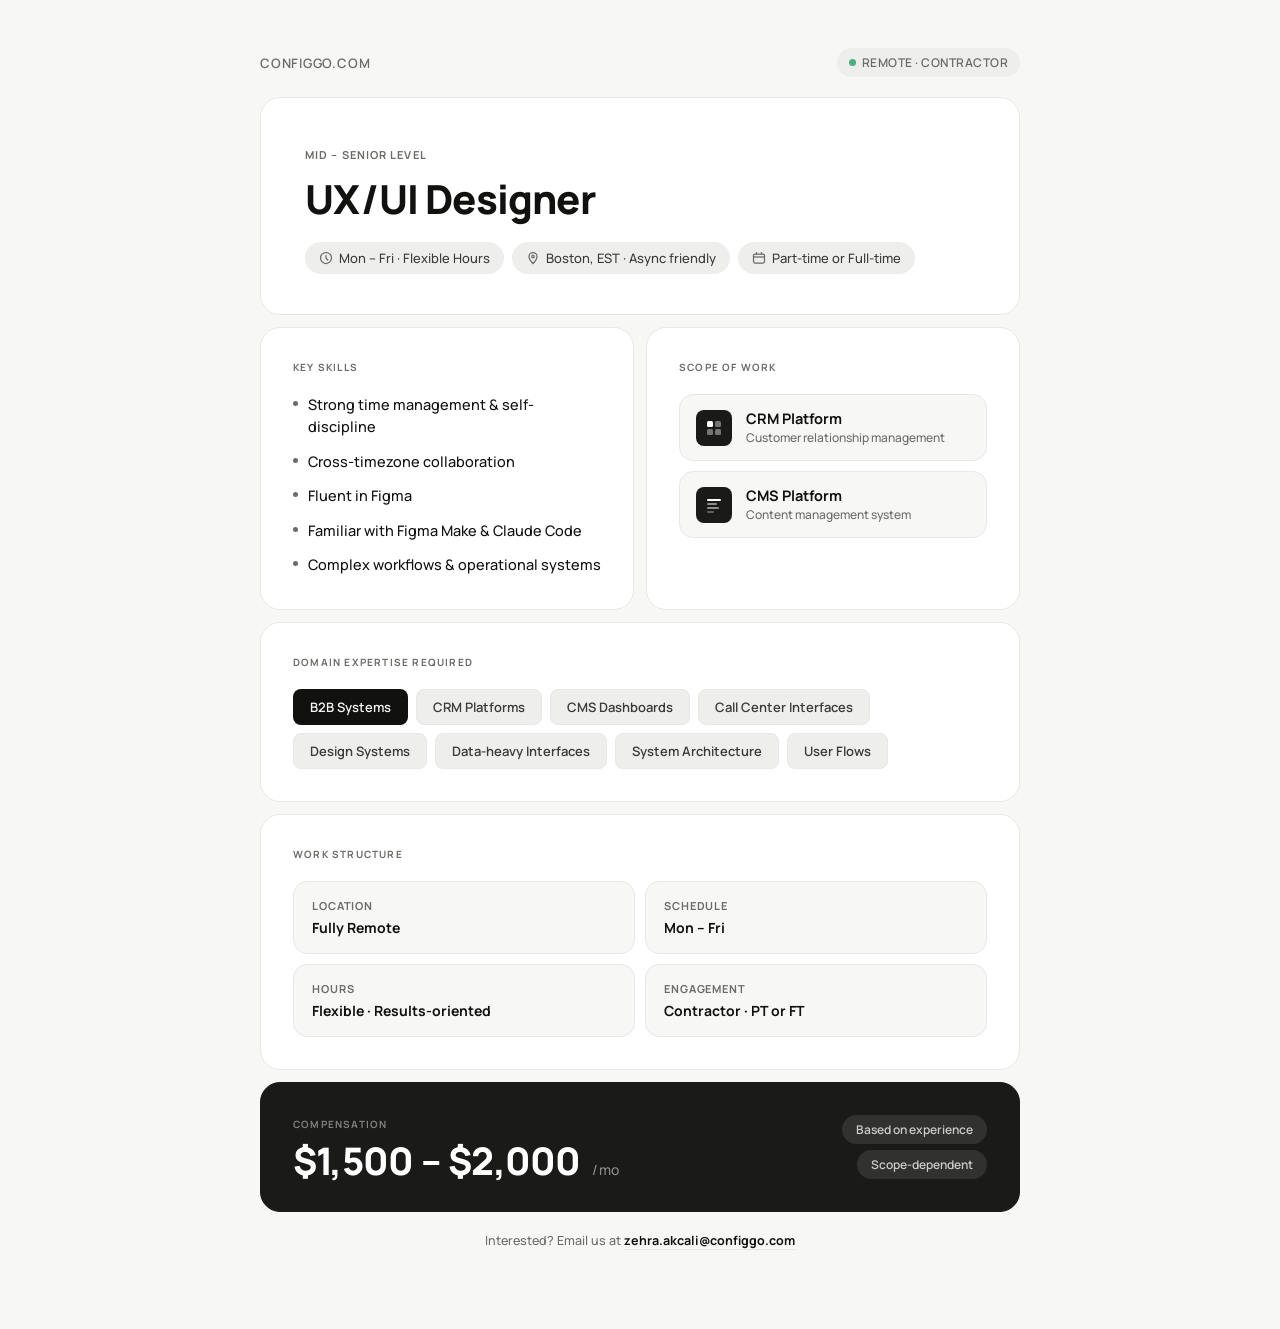
==== ux-designer.html @ b9173d77 "Add files via upload" ====
<!DOCTYPE html>
<html lang="en">
<head>
  <meta charset="UTF-8" />
  <meta name="viewport" content="width=device-width, initial-scale=1.0"/>
  <title>UX/UI Designer — Configgo.com</title>
  <link href="https://fonts.googleapis.com/css2?family=Manrope:wght@300;400;500;600;700;800&display=swap" rel="stylesheet"/>
  <style>
    *, *::before, *::after { box-sizing: border-box; margin: 0; padding: 0; }

    :root {
      --bg:        #F7F7F5;
      --surface:   #FFFFFF;
      --border:    #E8E8E4;
      --text-primary:   #111110;
      --text-secondary: #6B6B67;
      --accent:    #1A1A18;
      --pill-bg:   #EEEEED;
      --pill-text: #3A3A38;
      --tag-accent-bg:  #111110;
      --tag-accent-txt: #F7F7F5;
      --radius-sm: 8px;
      --radius-md: 14px;
      --radius-lg: 20px;
      --radius-pill: 100px;
      --max-w: 760px;
    }

    html { scroll-behavior: smooth; }

    body {
      font-family: 'Manrope', sans-serif;
      background: var(--bg);
      color: var(--text-primary);
      min-height: 100vh;
      padding: 48px 24px 80px;
      -webkit-font-smoothing: antialiased;
    }

    .page {
      max-width: var(--max-w);
      margin: 0 auto;
      display: flex;
      flex-direction: column;
      gap: 12px;
    }

    /* ── TOP BAR ── */
    .topbar {
      display: flex;
      align-items: center;
      justify-content: space-between;
      margin-bottom: 8px;
    }

    .company {
      font-size: 13px;
      font-weight: 600;
      letter-spacing: 0.06em;
      text-transform: uppercase;
      color: var(--text-secondary);
    }

    .badge-remote {
      display: inline-flex;
      align-items: center;
      gap: 6px;
      font-size: 12px;
      font-weight: 600;
      letter-spacing: 0.04em;
      text-transform: uppercase;
      color: var(--text-secondary);
      background: var(--pill-bg);
      padding: 6px 12px;
      border-radius: var(--radius-pill);
    }

    .badge-remote::before {
      content: '';
      width: 7px;
      height: 7px;
      border-radius: 50%;
      background: #4CAF7D;
      flex-shrink: 0;
    }

    /* ── HERO ── */
    .hero {
      background: var(--surface);
      border: 1px solid var(--border);
      border-radius: var(--radius-lg);
      padding: 44px 44px 40px;
    }

    .role-level {
      display: inline-block;
      font-size: 11px;
      font-weight: 700;
      letter-spacing: 0.1em;
      text-transform: uppercase;
      color: var(--text-secondary);
      margin-bottom: 14px;
    }

    .hero h1 {
      font-size: clamp(28px, 5vw, 40px);
      font-weight: 800;
      line-height: 1.15;
      letter-spacing: -0.02em;
      color: var(--text-primary);
      margin-bottom: 20px;
    }

    .hero-meta {
      display: flex;
      flex-wrap: wrap;
      gap: 8px;
    }

    .pill {
      display: inline-flex;
      align-items: center;
      gap: 6px;
      font-size: 13px;
      font-weight: 500;
      color: var(--pill-text);
      background: var(--pill-bg);
      padding: 7px 14px;
      border-radius: var(--radius-pill);
    }

    .pill svg { flex-shrink: 0; }

    /* ── CARDS GRID ── */
    .grid-2 {
      display: grid;
      grid-template-columns: 1fr 1fr;
      gap: 12px;
    }

    .card {
      background: var(--surface);
      border: 1px solid var(--border);
      border-radius: var(--radius-lg);
      padding: 32px;
    }

    .card.full { grid-column: 1 / -1; }

    .card-label {
      font-size: 10px;
      font-weight: 700;
      letter-spacing: 0.12em;
      text-transform: uppercase;
      color: var(--text-secondary);
      margin-bottom: 20px;
    }

    /* ── LIST ── */
    .list {
      list-style: none;
      display: flex;
      flex-direction: column;
      gap: 12px;
    }

    .list li {
      font-size: 14.5px;
      font-weight: 500;
      line-height: 1.55;
      color: var(--text-primary);
      display: flex;
      align-items: flex-start;
      gap: 10px;
    }

    .list li::before {
      content: '';
      width: 5px;
      height: 5px;
      border-radius: 50%;
      background: var(--text-secondary);
      flex-shrink: 0;
      margin-top: 7px;
    }

    /* ── TAGS ── */
    .tags {
      display: flex;
      flex-wrap: wrap;
      gap: 8px;
    }

    .tag {
      font-size: 13px;
      font-weight: 600;
      padding: 8px 16px;
      border-radius: var(--radius-sm);
      background: var(--pill-bg);
      color: var(--pill-text);
      border: 1px solid var(--border);
    }

    .tag.highlight {
      background: var(--tag-accent-bg);
      color: var(--tag-accent-txt);
      border-color: transparent;
    }

    /* ── SCOPE CARD ── */
    .products {
      display: flex;
      flex-direction: column;
      gap: 10px;
    }

    .product-row {
      display: flex;
      align-items: center;
      gap: 14px;
      padding: 14px 16px;
      background: var(--bg);
      border: 1px solid var(--border);
      border-radius: var(--radius-md);
    }

    .product-icon {
      width: 36px;
      height: 36px;
      border-radius: var(--radius-sm);
      background: var(--accent);
      display: flex;
      align-items: center;
      justify-content: center;
      flex-shrink: 0;
    }

    .product-icon svg { display: block; }

    .product-name {
      font-size: 14.5px;
      font-weight: 700;
      color: var(--text-primary);
    }

    .product-sub {
      font-size: 12px;
      font-weight: 500;
      color: var(--text-secondary);
      margin-top: 1px;
    }

    /* ── COMPENSATION CARD ── */
    .comp-card {
      background: var(--accent);
      border: 1px solid var(--accent);
      border-radius: var(--radius-lg);
      padding: 32px;
      display: flex;
      align-items: flex-end;
      justify-content: space-between;
      gap: 20px;
      flex-wrap: wrap;
    }

    .comp-left .comp-label {
      font-size: 10px;
      font-weight: 700;
      letter-spacing: 0.12em;
      text-transform: uppercase;
      color: rgba(255,255,255,0.45);
      margin-bottom: 10px;
    }

    .comp-amount {
      font-size: clamp(28px, 5vw, 38px);
      font-weight: 800;
      letter-spacing: -0.02em;
      color: #FFFFFF;
      line-height: 1;
    }

    .comp-period {
      font-size: 14px;
      font-weight: 500;
      color: rgba(255,255,255,0.5);
      margin-left: 4px;
    }

    .comp-right {
      display: flex;
      flex-direction: column;
      gap: 6px;
      align-items: flex-end;
    }

    .comp-tag {
      font-size: 12px;
      font-weight: 600;
      padding: 6px 14px;
      border-radius: var(--radius-pill);
      background: rgba(255,255,255,0.1);
      color: rgba(255,255,255,0.75);
      white-space: nowrap;
    }

    /* ── STRUCTURE GRID ── */
    .struct-grid {
      display: grid;
      grid-template-columns: 1fr 1fr;
      gap: 10px;
    }

    .struct-item {
      background: var(--bg);
      border: 1px solid var(--border);
      border-radius: var(--radius-md);
      padding: 16px 18px;
    }

    .struct-key {
      font-size: 11px;
      font-weight: 700;
      letter-spacing: 0.08em;
      text-transform: uppercase;
      color: var(--text-secondary);
      margin-bottom: 5px;
    }

    .struct-val {
      font-size: 14px;
      font-weight: 700;
      color: var(--text-primary);
    }

    /* ── FOOTER ── */
    .footer {
      text-align: center;
      padding-top: 8px;
    }

    .footer p {
      font-size: 12.5px;
      font-weight: 500;
      color: var(--text-secondary);
    }

    .footer a {
      color: var(--text-primary);
      font-weight: 700;
      text-decoration: none;
      border-bottom: 1px solid var(--border);
    }

    /* ── RESPONSIVE ── */
    @media (max-width: 580px) {
      .hero { padding: 28px 24px; }
      .card { padding: 24px; }
      .grid-2 { grid-template-columns: 1fr; }
      .card.full { grid-column: 1; }
      .struct-grid { grid-template-columns: 1fr; }
      .comp-card { flex-direction: column; align-items: flex-start; }
      .comp-right { align-items: flex-start; }
    }
  </style>
</head>
<body>
  <div class="page">

    <!-- TOP BAR -->
    <div class="topbar">
      <span class="company">Configgo.com</span>
      <span class="badge-remote">Remote · Contractor</span>
    </div>

    <!-- HERO -->
    <div class="hero">
      <span class="role-level">Mid – Senior Level</span>
      <h1>UX/UI Designer</h1>
      <div class="hero-meta">
        <span class="pill">
          <svg width="14" height="14" viewBox="0 0 14 14" fill="none">
            <circle cx="7" cy="7" r="5.5" stroke="#6B6B67" stroke-width="1.25"/>
            <path d="M7 4.5V7.25L8.75 9" stroke="#6B6B67" stroke-width="1.25" stroke-linecap="round"/>
          </svg>
          Mon – Fri · Flexible Hours
        </span>
        <span class="pill">
          <svg width="14" height="14" viewBox="0 0 14 14" fill="none">
            <path d="M7 1.5C4.79 1.5 3 3.29 3 5.5c0 3 4 7 4 7s4-4 4-7c0-2.21-1.79-4-4-4Z" stroke="#6B6B67" stroke-width="1.25"/>
            <circle cx="7" cy="5.5" r="1.25" stroke="#6B6B67" stroke-width="1.25"/>
          </svg>
          Boston, EST · Async friendly
        </span>
        <span class="pill">
          <svg width="14" height="14" viewBox="0 0 14 14" fill="none">
            <rect x="1.5" y="3" width="11" height="9" rx="1.5" stroke="#6B6B67" stroke-width="1.25"/>
            <path d="M1.5 6h11" stroke="#6B6B67" stroke-width="1.25"/>
            <path d="M4.5 1.5V3M9.5 1.5V3" stroke="#6B6B67" stroke-width="1.25" stroke-linecap="round"/>
          </svg>
          Part-time or Full-time
        </span>
      </div>
    </div>

    <!-- GRID ROW 1 -->
    <div class="grid-2">

      <!-- SKILLS -->
      <div class="card">
        <p class="card-label">Key Skills</p>
        <ul class="list">
          <li>Strong time management &amp; self-discipline</li>
          <li>Cross-timezone collaboration</li>
          <li>Fluent in Figma</li>
          <li>Familiar with Figma Make &amp; Claude Code</li>
          <li>Complex workflows &amp; operational systems</li>
        </ul>
      </div>

      <!-- SCOPE -->
      <div class="card">
        <p class="card-label">Scope of Work</p>
        <div class="products">
          <div class="product-row">
            <div class="product-icon">
              <svg width="18" height="18" viewBox="0 0 18 18" fill="none">
                <rect x="2" y="2" width="6" height="6" rx="1.5" fill="white"/>
                <rect x="10" y="2" width="6" height="6" rx="1.5" fill="white" fill-opacity="0.4"/>
                <rect x="2" y="10" width="6" height="6" rx="1.5" fill="white" fill-opacity="0.4"/>
                <rect x="10" y="10" width="6" height="6" rx="1.5" fill="white" fill-opacity="0.4"/>
              </svg>
            </div>
            <div>
              <div class="product-name">CRM Platform</div>
              <div class="product-sub">Customer relationship management</div>
            </div>
          </div>
          <div class="product-row">
            <div class="product-icon">
              <svg width="18" height="18" viewBox="0 0 18 18" fill="none">
                <rect x="2" y="3" width="14" height="2" rx="1" fill="white"/>
                <rect x="2" y="7" width="10" height="2" rx="1" fill="white" fill-opacity="0.5"/>
                <rect x="2" y="11" width="12" height="2" rx="1" fill="white" fill-opacity="0.5"/>
                <rect x="2" y="15" width="7" height="2" rx="1" fill="white" fill-opacity="0.3"/>
              </svg>
            </div>
            <div>
              <div class="product-name">CMS Platform</div>
              <div class="product-sub">Content management system</div>
            </div>
          </div>
        </div>
      </div>
    </div>

    <!-- EXPERTISE TAGS (full-width) -->
    <div class="card full">
      <p class="card-label">Domain Expertise Required</p>
      <div class="tags">
        <span class="tag highlight">B2B Systems</span>
        <span class="tag">CRM Platforms</span>
        <span class="tag">CMS Dashboards</span>
        <span class="tag">Call Center Interfaces</span>
        <span class="tag">Design Systems</span>
        <span class="tag">Data-heavy Interfaces</span>
        <span class="tag">System Architecture</span>
        <span class="tag">User Flows</span>
      </div>
    </div>

    <!-- WORK STRUCTURE (full-width) -->
    <div class="card full">
      <p class="card-label">Work Structure</p>
      <div class="struct-grid">
        <div class="struct-item">
          <div class="struct-key">Location</div>
          <div class="struct-val">Fully Remote</div>
        </div>
        <div class="struct-item">
          <div class="struct-key">Schedule</div>
          <div class="struct-val">Mon – Fri</div>
        </div>
        <div class="struct-item">
          <div class="struct-key">Hours</div>
          <div class="struct-val">Flexible · Results-oriented</div>
        </div>
        <div class="struct-item">
          <div class="struct-key">Engagement</div>
          <div class="struct-val">Contractor · PT or FT</div>
        </div>
      </div>
    </div>

    <!-- COMPENSATION -->
    <div class="comp-card">
      <div class="comp-left">
        <p class="comp-label">Compensation</p>
        <div class="comp-amount">$1,500 – $2,000 <span class="comp-period">/ mo</span></div>
      </div>
      <div class="comp-right">
        <span class="comp-tag">Based on experience</span>
        <span class="comp-tag">Scope-dependent</span>
      </div>
    </div>

    <!-- FOOTER -->
    <div class="footer">
      <p>Interested? Email us at <a href="mailto:zehra.akcali@configgo.com">zehra.akcali@configgo.com</a></p>
    </div>

  </div>
</body>
</html>
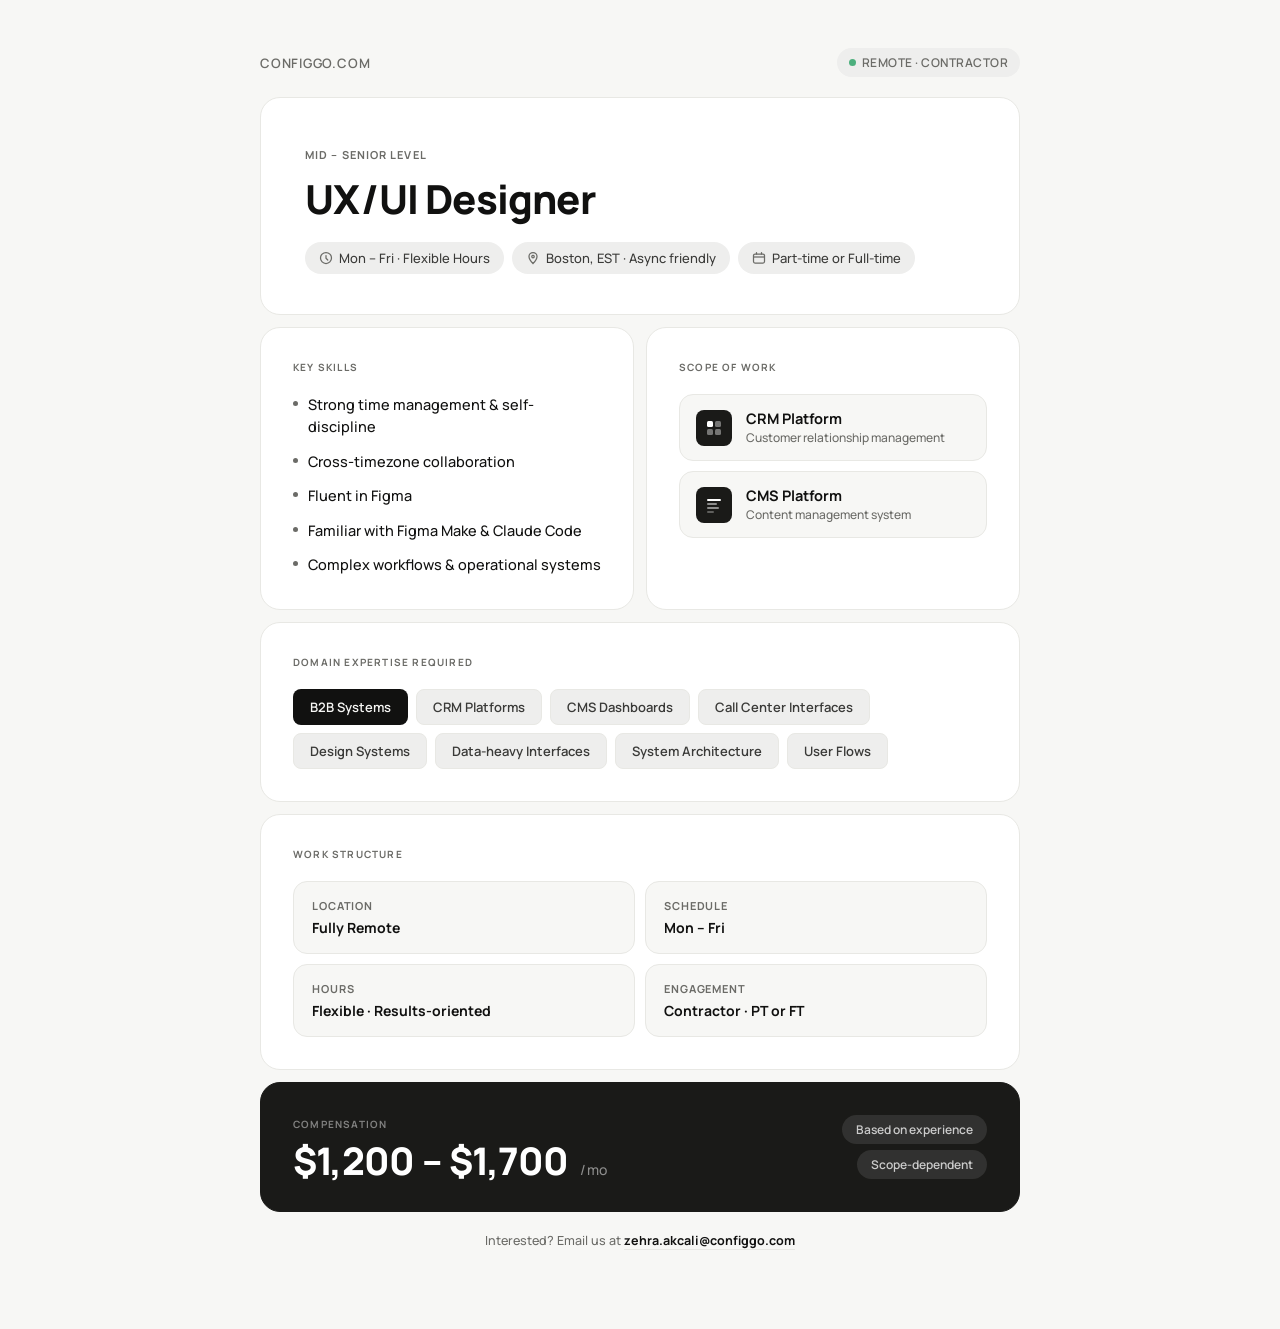
==== commit 8fdc3b0a: "Update ux-designer.html" ====
--- a/ux-designer.html
+++ b/ux-designer.html
@@ -496,7 +496,7 @@
     <div class="comp-card">
       <div class="comp-left">
         <p class="comp-label">Compensation</p>
-        <div class="comp-amount">$1,500 – $2,000 <span class="comp-period">/ mo</span></div>
+        <div class="comp-amount">$1,200 – $1,700 <span class="comp-period">/ mo</span></div>
       </div>
       <div class="comp-right">
         <span class="comp-tag">Based on experience</span>
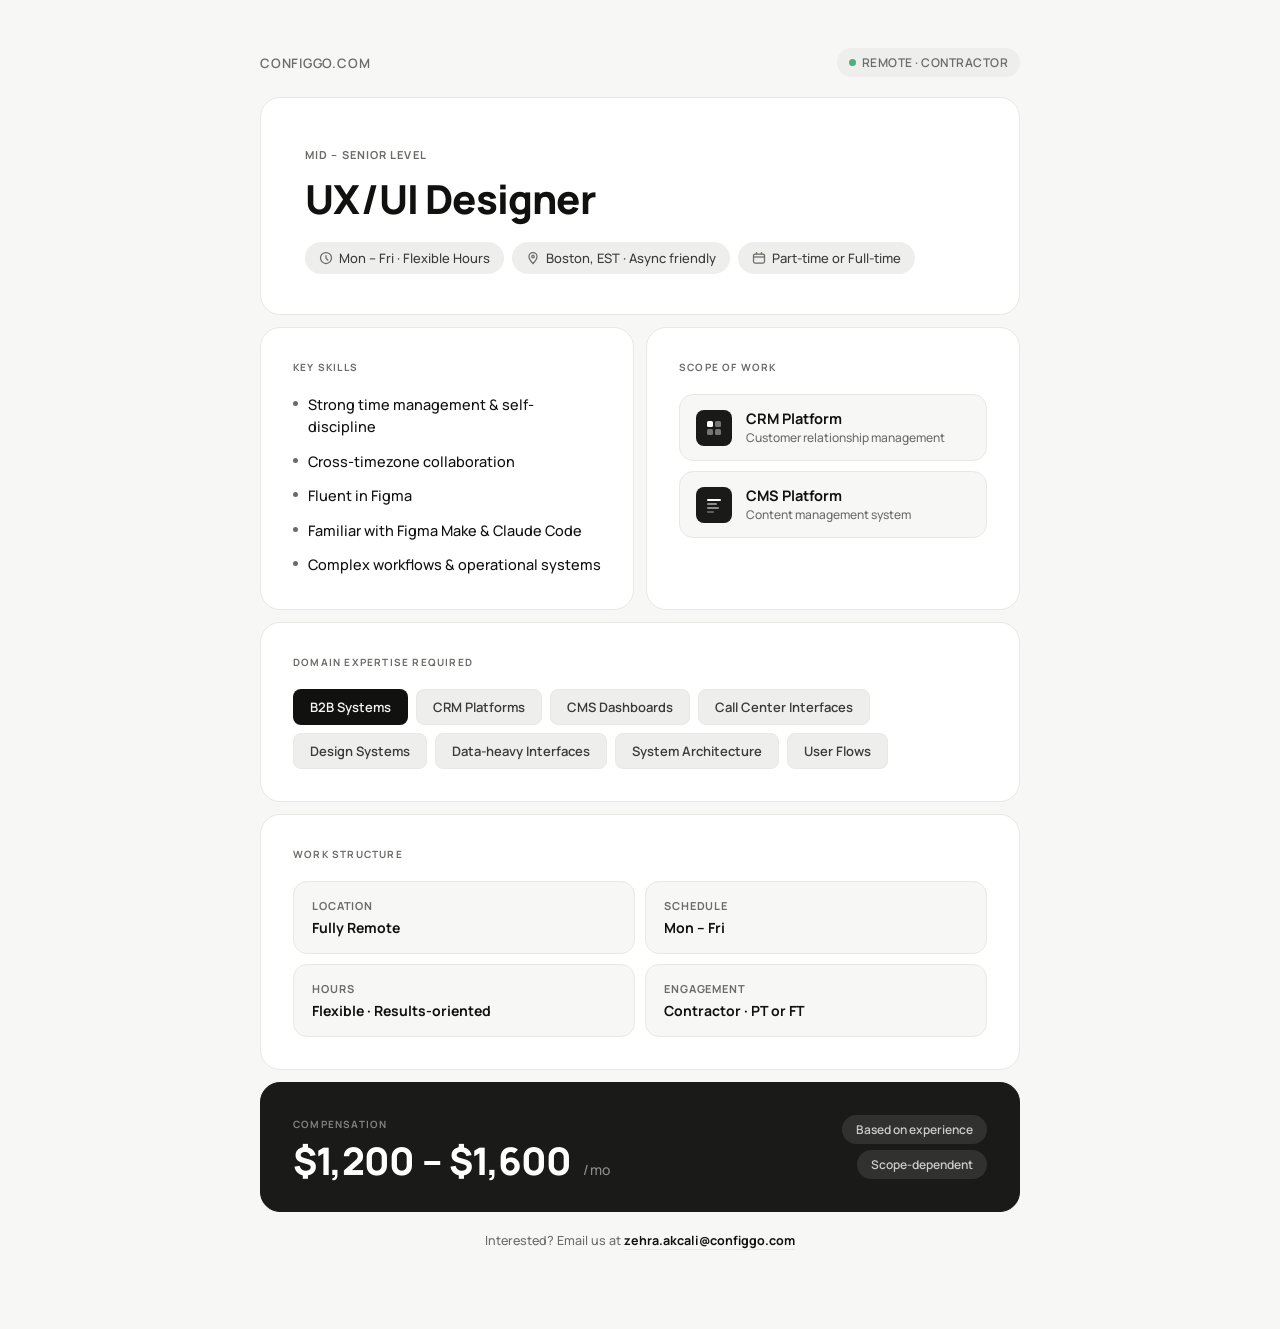
==== commit 757ab766: "Update ux-designer.html" ====
--- a/ux-designer.html
+++ b/ux-designer.html
@@ -496,7 +496,7 @@
     <div class="comp-card">
       <div class="comp-left">
         <p class="comp-label">Compensation</p>
-        <div class="comp-amount">$1,200 – $1,700 <span class="comp-period">/ mo</span></div>
+        <div class="comp-amount">$1,200 – $1,600 <span class="comp-period">/ mo</span></div>
       </div>
       <div class="comp-right">
         <span class="comp-tag">Based on experience</span>
